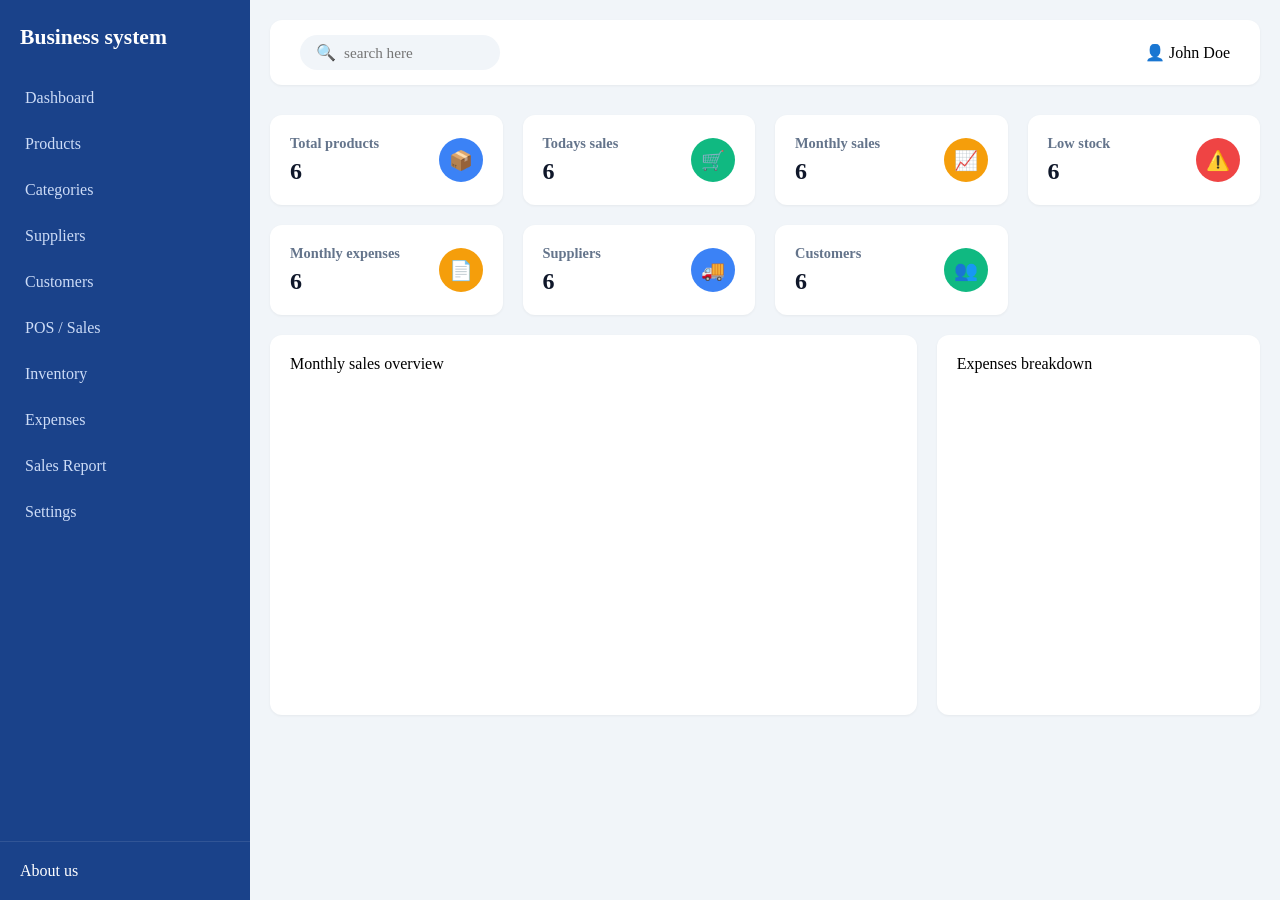
==== index.html @ d976c19f "first commit" ====
<!doctype html>
<html lang="en">
  <head>
    <meta charset="UTF-8" />
    <meta name="viewport" content="width=device-width, initial-scale=1.0" />
    <title>Good luck</title>
    <link rel="stylesheet" href="./styles.css" />
  </head>
  <body>
    <div id="Container">
      <!-- the beginning -->
      <aside id="sidebar">
        <div class="siderbar-H">
          <h2>Business system</h2>
        </div>
        <nav class="Nav">
          <ul>
            <li><a href="#">Dashboard</a></li>
            <li><a href="#">Products</a></li>
            <li><a href="#">Categories</a></li>
            <li><a href="#">Suppliers</a></li>
            <li><a href="#">Customers</a></li>
            <li><a href="#">POS / Sales</a></li>
            <li><a href="#">Inventory</a></li>
            <li><a href="#">Expenses</a></li>
            <li><a href="#">Sales Report</a></li>
            <li><a href="#">Settings</a></li>
          </ul>
        </nav>
        <div class="sidebar-f">
          <a href="aboutus.html">About us</a>
        </div>
      </aside>

      <!-- search bar/main content -->
      <main id="main-content">
        <!-- used form for search bar cause i was told its best practice dont use div -->
        <!-- this header bar contains search and notifications -->
        <header class="top-navbar">
          <form class="Search-bar" role="search">
            <span class="search-icon">🔍</span>
            <input type="search" placeholder="search here" />
          </form>

          <div class="user-profile">
            <span class="user-icon">👤</span>
            <!-- why is span used here but the rest of the icons are divs -->
            <span class="user-name">John Doe</span>
          </div>
        </header>

        <!-- for the main content and card -->
        <div id="dashboard-cards">
          <!-- Total products -->
          <div class="card">
            <div class="card-info">
              <span class="card-T">Total products</span>
              <h3 class="card-value">6</h3>
            </div>
            <div class="card-icon-circle bg-blue">📦</div>
          </div>

          <!-- Todays sales -->
          <div class="card">
            <div class="card-info">
              <span class="card-T">Todays sales</span>
              <h3 class="card-value">6</h3>
            </div>
            <div class="card-icon-circle bg-green">🛒</div>
            <!-- learn how to create this card icons -->
          </div>

          <!-- Monthly sales -->
          <div class="card">
            <div class="card-info">
              <span class="card-T">Monthly sales</span>
              <h3 class="card-value">6</h3>
            </div>
            <div class="card-icon-circle bg-orange">📈</div>
          </div>

          <!-- low stock -->
          <div class="card">
            <div class="card-info">
              <span class="card-T">Low stock</span>
              <h3 class="card-value">6</h3>
            </div>
            <div class="card-icon-circle bg-red">⚠️</div>
          </div>

          <!-- monthly exspenses -->
          <div class="card">
            <div class="card-info">
              <span class="card-T">Monthly expenses</span>
              <h3 class="card-value">6</h3>
            </div>
            <div class="card-icon-circle bg-orange">📄</div>
          </div>

          <!-- suppliers -->
          <div class="card">
            <div class="card-info">
              <span class="card-T">Suppliers</span>
              <h3 class="card-value">6</h3>
            </div>
            <div class="card-icon-circle bg-blue">🚚</div>
          </div>

          <!-- customers -->
          <div class="card">
            <div class="card-info">
              <span class="card-T">Customers</span>
              <h3 class="card-value">6</h3>
            </div>
            <div class="card-icon-circle bg-green">👥</div>
          </div>
        </div>
        <!-- always remember to add a parent div for grid or flex things -->
        <div id="p-charts">
          <!-- left side MSO-->
          <div class="chart-card">
            <div class="chart-H">Monthly sales overview</div>
          </div>

          <!-- right side EB -->
          <div class="chart-card">
            <div class="chart-H">Expenses breakdown</div>
          </div>
        </div>
      </main>
    </div>
  </body>
</html>
---- styles.css ----
* {
  box-sizing: border-box;
  padding: 0;
  margin: 0;
  font-family: inter;
}
body {
  background-color: #f5f5f5;
}

/* why dont we just add all this things in the container into the body */
#Container {
  display: flex;
  width: 100vw;
  height: 100vh;
  overflow: hidden;
}

#sidebar {
  width: 250px;
  height: 100vh;
  display: flex;
  flex-direction: column;
  justify-content: space-between;
  background-color: #1a428a;
  color: white;
  /*  KEEPS SIDEBAR LOCKED TO THE LEFT WINDOW EDGE learn this flex-shrink*/
  flex-shrink: 0;
}
.siderbar-H {
  padding: 25px 20px;
  font-size: 0.9rem;
}

.Nav {
  flex: 1;
  overflow-y: auto;
  padding: 0 10px;
}
/* nav lists */
.Nav ul {
  list-style: none;
}
/* nav list for each indivdual link */
.Nav li a {
  display: block; /*why is this necessary?*/
  padding: 14px 15px;
  color: #cddcf7;
  text-decoration: none;
  font-size: 1rem;
  border-radius: 6px;
  transition: background 0.2s ease;
}
/* nav list link fro hover */
.Nav li a:hover {
  background-color: rgba(255, 255, 255, 0.1);
  color: white;
}

.sidebar-f {
  padding: 20px;
  border-top: 1px solid rgba(255, 255, 255, 0.1);
}
.sidebar-f a {
  color: white;
  text-decoration: none;
  display: block;
}

#main-content {
  /* find about this flex 1 */
  flex: 1;
  display: flex;
  flex-direction: column;
  background-color: #f1f5f9;
  /* 3. CAPTURES ALL SCROLLING INSIDE THE MAIN CONTENT AREA ONLY */
  height: 100vh;
  overflow-y: auto;
}

.top-navbar {
  background-color: #ffffff;
  padding: 15px 30px;
  margin: 20px 20px 10px 20px; /* Adds margins to create the floating card look */
  border-radius: 12px;
  box-shadow: 0 1px 3px rgba(0, 0, 0, 0.05);

  display: flex;
  justify-content: space-between; /* Pushes search to left, Admin to right */
  align-items: center; /* Centers items vertically */
}

.Search-bar {
  display: flex;
  align-items: center;
  background-color: #f1f5f9;
  padding: 8px 16px;
  border-radius: 20px;
  width: 200px;
  border: none;
}

.Search-bar input {
  background: transparent;
  border: none;
  outline: none;
  margin-left: 8px;
  width: 100%;
  font-size: 0.95rem;
  color: #334155;
  /* what is the point of this color */
}

#dashboard-cards {
  padding: 20px;
  display: grid;
  /* Automatically creates 4 equal columns that fill the space */
  grid-template-columns: repeat(4, 1fr);
  /* Adds spacing between cards vertically and horizontally */
  gap: 20px;
}

.card {
  background-color: #ffffff;
  padding: 20px;
  border-radius: 12px;
  box-shadow: 0 1px 3px rgba(0, 0, 0, 0.05);
  /* find out how to get the exact colors you need for anything */

  /* keeps the content within the card aligned horizontally */
  display: flex;
  /* flex-direction: column; */
  align-items: center;
  justify-content: space-between; /* Ensures the text and icon are on opposite sides */
}

.card-info {
  display: flex;
  flex-direction: column;
  gap: 6px;
}

.card-T {
  color: #64748b;
  font-size: 0.9rem;
  font-weight: 600;
}

.card-value {
  color: #0f172a;
  font-size: 1.5rem;
  font-weight: 700;
}

.card-icon-circle {
  width: 44px;
  height: 44px;
  border-radius: 50%;
  display: flex;
  justify-content: center;
  align-items: center;
  font-size: 1.2rem; /* Centers layout emojis if used temporarily */
  color: white;
}

.bg-blue {
  background-color: #3b82f6;
}
.bg-green {
  background-color: #10b981;
}
.bg-orange {
  background-color: #f59e0b;
}
.bg-red {
  background-color: #ef4444;
}

#p-charts {
  /* using grid to keep shape because flex requires content to keep shape */
  display: grid;
  grid-template-columns: 2fr 1fr;
  gap: 20px;
  padding: 0 20px 20px 20px;
}

.chart-card {
  background-color: #ffffff;
  padding: 20px;
  border-radius: 12px;
  box-shadow: 0 1px 3px rgba(0, 0, 0, 0.05);

  /* Even with 0 text inside, this height locks their shape on screen */
  height: 380px;
}
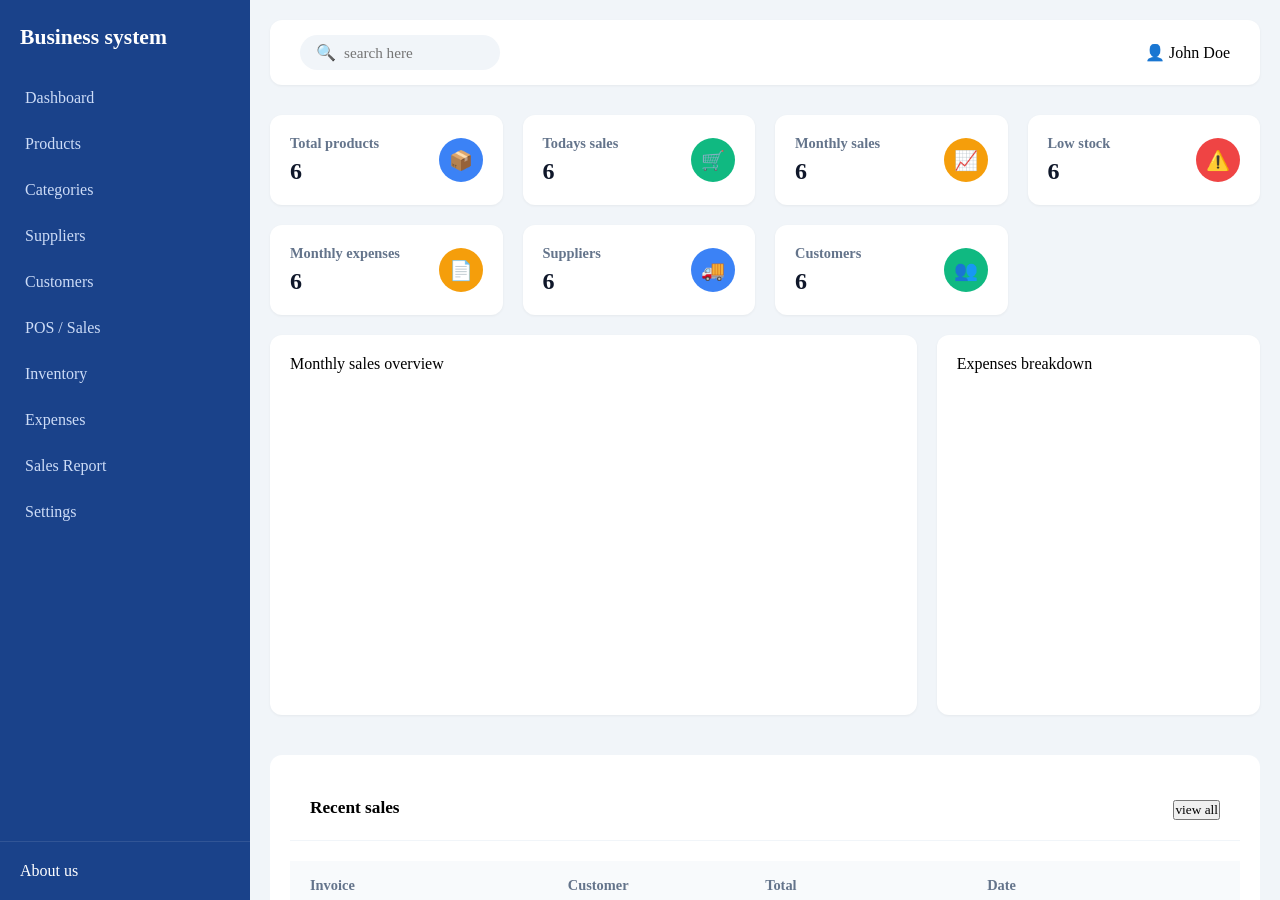
==== commit 8b8742f3: "added sidebars and tables as well as more grid" ====
--- a/index.html
+++ b/index.html
@@ -15,16 +15,16 @@
         </div>
         <nav class="Nav">
           <ul>
-            <li><a href="#">Dashboard</a></li>
-            <li><a href="#">Products</a></li>
-            <li><a href="#">Categories</a></li>
-            <li><a href="#">Suppliers</a></li>
-            <li><a href="#">Customers</a></li>
-            <li><a href="#">POS / Sales</a></li>
-            <li><a href="#">Inventory</a></li>
-            <li><a href="#">Expenses</a></li>
-            <li><a href="#">Sales Report</a></li>
-            <li><a href="#">Settings</a></li>
+            <li><a href="./index.html">Dashboard</a></li>
+            <li><a href="./products.html">Products</a></li>
+            <li><a href="./categories.html">Categories</a></li>
+            <li><a href="./suppliers.html">Suppliers</a></li>
+            <li><a href="./customers.html">Customers</a></li>
+            <li><a href="./pos-sales.html">POS / Sales</a></li>
+            <li><a href="./inventory.html">Inventory</a></li>
+            <li><a href="./expenses.html">Expenses</a></li>
+            <li><a href="./sales-report.html">Sales Report</a></li>
+            <li><a href="./settings.html">Settings</a></li>
           </ul>
         </nav>
         <div class="sidebar-f">
@@ -127,6 +127,62 @@
             <div class="chart-H">Expenses breakdown</div>
           </div>
         </div>
+
+        <div id="RS">
+          <div class="RS-head">
+            <div class="RS-H">
+              <h5>Recent sales</h5>
+            </div>
+            <div class="RS-B">
+              <button class="RS-btn">view all</button>
+            </div>
+          </div>
+
+          <table id="Sales-table">
+            <thead>
+              <tr>
+                <th>Invoice</th>
+                <th>Customer</th>
+                <th>Total</th>
+                <th>Date</th>
+              </tr>
+            </thead>
+
+            <!-- Table Body: Spreadsheet Entries -->
+            <tbody>
+              <tr>
+                <td>INV-20260814-337</td>
+                <td>inyene edoho</td>
+                <td class="amount-cell">₦100,000.00</td>
+                <td>2026-08-14 09:56:11</td>
+              </tr>
+              <tr>
+                <td>INV-20260813-989</td>
+                <td>inyene edoho</td>
+                <td class="amount-cell">₦150,000.00</td>
+                <td>2026-08-13 08:27:40</td>
+              </tr>
+              <tr>
+                <td>INV-20260811-535</td>
+                <td>kennedy</td>
+                <td class="amount-cell">₦99,999,999.99</td>
+                <td>2026-08-11 22:22:40</td>
+              </tr>
+              <tr>
+                <td>INV-20260811-821</td>
+                <td>kennedy</td>
+                <td class="amount-cell">₦1,490,000.00</td>
+                <td>2026-08-11 22:08:34</td>
+              </tr>
+              <tr>
+                <td>INV-20260715-945</td>
+                <td>dan</td>
+                <td class="amount-cell">₦500,000.00</td>
+                <td>2026-07-15 09:18:59</td>
+              </tr>
+            </tbody>
+          </table>
+        </div>
       </main>
     </div>
   </body>
--- a/styles.css
+++ b/styles.css
@@ -189,7 +189,56 @@
   padding: 20px;
   border-radius: 12px;
   box-shadow: 0 1px 3px rgba(0, 0, 0, 0.05);
-
   /* Even with 0 text inside, this height locks their shape on screen */
+  /* the height can be moved when there is something to put in the card */
   height: 380px;
 }
+
+#RS {
+  padding: 20px;
+  border-radius: 12px;
+  background-color: #ffffff;
+  margin: 20px;
+}
+
+.RS-head {
+  /* arrange horizontally */
+  display: flex;
+  justify-content: space-between;
+  align-items: center;
+  padding: 20px;
+  font-size: 1.3rem;
+  border-bottom: 1px solid #f1f5f9;
+}
+
+#Sales-table {
+  /* rules for table dont involve flex just width align the text change font-size if too big  */
+  width: 100%;
+  border-collapse: collapse; /* 🌟 THIS MUST BE ACTIVE FOR ROW BORDERS TO WORK why ?*/
+  text-align: left;
+  font-size: 0.9rem;
+  margin-top: 20px;
+}
+
+#Sales-table thead tr {
+  background-color: #f8fafc; /* Light gray pill background for text labels */
+  color: #64748b; /* Soft slate gray label tone */
+}
+
+#Sales-table th {
+  font-weight: 600;
+}
+
+#Sales-table th,
+#Sales-table td {
+  padding: 16px 20px; /* Generous structural padding matching your sample asset */
+  vertical-align: middle;
+}
+#Sales-table td {
+  color: black;
+}
+#Sales-table tbody tr {
+  color: #334155;
+  /* Adds the clean gray bottom separation borders seen in your design target */
+  border-bottom: 1px solid #f1f5f9;
+}
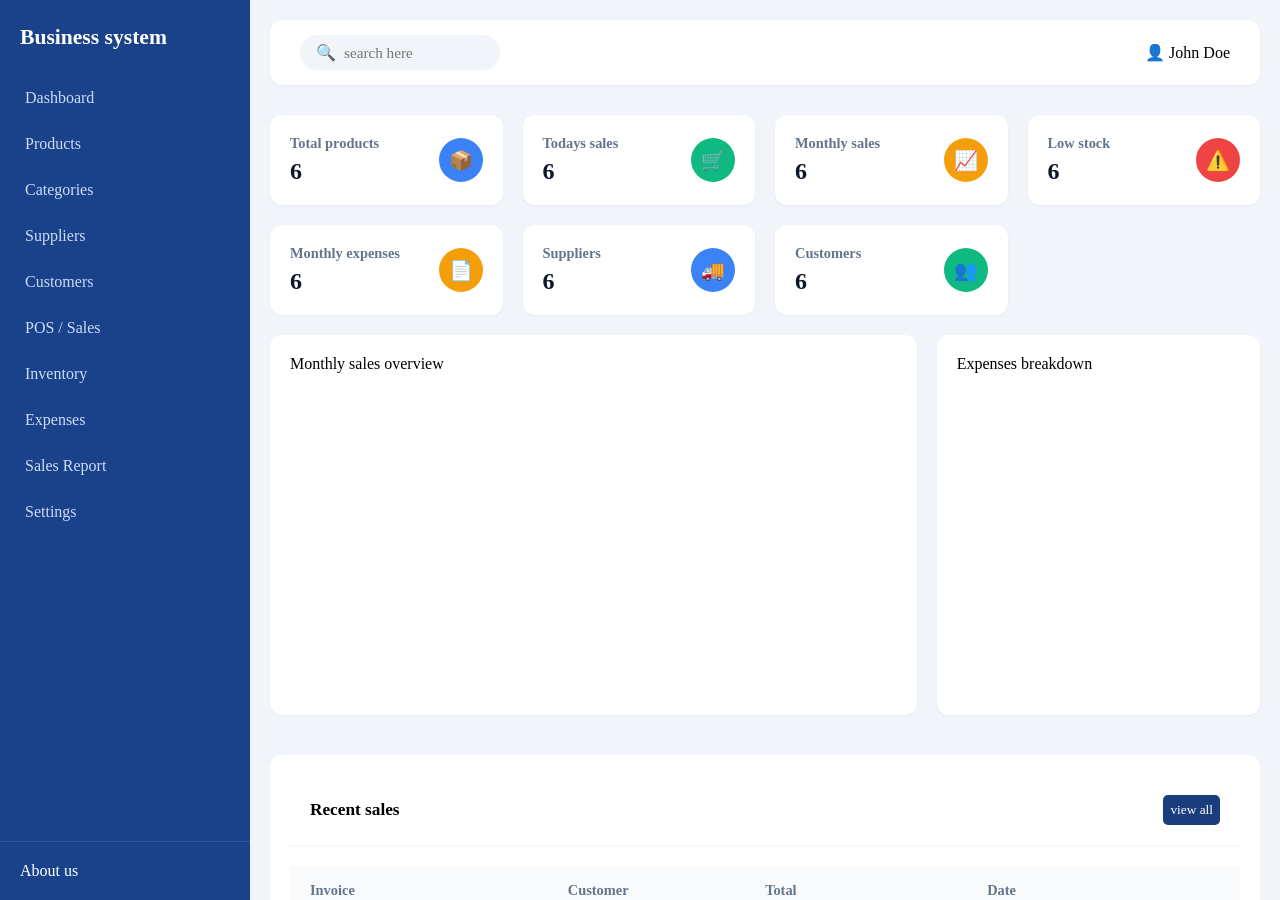
==== commit 9de72edf: "ive done all the way to customers" ====
--- a/index.html
+++ b/index.html
@@ -20,9 +20,9 @@
             <li><a href="./categories.html">Categories</a></li>
             <li><a href="./suppliers.html">Suppliers</a></li>
             <li><a href="./customers.html">Customers</a></li>
-            <li><a href="./pos-sales.html">POS / Sales</a></li>
+            <li><a href="./possales.html">POS / Sales</a></li>
             <li><a href="./inventory.html">Inventory</a></li>
-            <li><a href="./expenses.html">Expenses</a></li>
+            <li><a href="./exspenses.html">Expenses</a></li>
             <li><a href="./sales-report.html">Sales Report</a></li>
             <li><a href="./settings.html">Settings</a></li>
           </ul>
--- a/styles.css
+++ b/styles.css
@@ -211,10 +211,18 @@
   border-bottom: 1px solid #f1f5f9;
 }
 
+.RS-btn {
+  background-color: #1a3d7c;
+  border: none;
+  padding: 7px;
+  color: #ffffff;
+  border-radius: 5px;
+}
+
 #Sales-table {
   /* rules for table dont involve flex just width align the text change font-size if too big  */
   width: 100%;
-  border-collapse: collapse; /* 🌟 THIS MUST BE ACTIVE FOR ROW BORDERS TO WORK why ?*/
+  border-collapse: collapse; /* 🌟 THIS MUST BE ACTIVE FOR ROW BORDERS TO WORK why ? */
   text-align: left;
   font-size: 0.9rem;
   margin-top: 20px;
@@ -242,3 +250,351 @@
   /* Adds the clean gray bottom separation borders seen in your design target */
   border-bottom: 1px solid #f1f5f9;
 }
+
+main {
+  flex: 1; /* Forces the container to stretch and claim the remaining screen width */
+  display: flex;
+  flex-direction: column; /* Stacks your inner dashboard rows top-to-bottom */
+  background-color: #f1f5f9; /* The clean layout background color */
+  height: 100vh;
+  overflow-y: auto; /* Isolates scrolling to just this area */
+}
+
+#main-H {
+  padding: 20px;
+  background-color: #ffffff;
+  margin: 20px;
+  border-radius: 12px;
+  box-shadow: 0 1px 3px rgba(0, 0, 0, 0.05);
+
+  display: flex;
+  justify-content: space-between; /* Pushes search to left, Admin to right */
+  align-items: center; /* Centers items vertically */
+}
+
+#P-table {
+  background-color: #ffffff;
+  /* CHANGE: Set  padding to 20px, but remove bottom (0) */
+  padding: 20px 20px 0 20px;
+  margin: 20px;
+  border-radius: 12px;
+  box-shadow: 0 1px 3px rgba(0, 0, 0, 0.05);
+  overflow: hidden; /* Ensures the sharp background corners don't poke past your 12px card curves */
+}
+
+.p-Tables {
+  width: 100%;
+  font-size: 0.9rem;
+  text-align: left;
+  border-collapse: collapse;
+}
+
+.p-Tables thead tr {
+  background-color: #f8fafc; /* This will now cleanly reach both edges of the card wrapper */
+}
+
+.p-Tables th {
+  padding: 18px 24px; /* Slightly increased to perfectly mirror your thick goal height width */
+  color: #475569;
+  font-weight: 600;
+  border-bottom: 1px solid #f1f5f9;
+}
+
+/* ADD THIS: Restores the internal margins for text column positioning now that outer card padding is gone */
+.p-Tables th:first-child {
+  padding-left: 24px; /*Keeps the "Image" label perfectly away from the raw left corner */
+}
+
+.p-Tables tbody td {
+  /* margin: 20px; */
+  padding: 24px 20px;
+  border-bottom: 1px solid #f1f5f9;
+}
+
+.badge.badge-active {
+  background-color: #28a745;
+  color: #ffffff;
+  padding: 5px;
+  border-radius: 5px;
+}
+
+.add-product {
+  background-color: #1a3d7c;
+  border: none;
+  padding: 7px;
+  color: #ffffff;
+  border-radius: 5px;
+}
+
+.btn-edit {
+  background-color: #f39c12;
+  border: none;
+  padding: 12px;
+  color: #ffffff;
+  border-radius: 5px;
+}
+.btn-delete {
+  background-color: #e74c3c;
+  border: none;
+  padding: 12px;
+  color: #ffffff;
+  border-radius: 5px;
+}
+
+.Cat-head {
+  padding: 20px;
+  background-color: #ffffff;
+  margin: 20px;
+  border-radius: 12px;
+  box-shadow: 0 1px 3px rgba(0, 0, 0, 0.05);
+
+  display: flex;
+  justify-content: space-between;
+  align-items: center;
+}
+
+.cat-Table {
+  background-color: #ffffff;
+  padding: 20px;
+  margin: 20px;
+  border-radius: 12px;
+  box-shadow: 0 1px 3px rgba(0, 0, 0, 0.05);
+  overflow: hidden; /* Ensures the sharp background corners don't poke past your 12px card curves */
+}
+
+.cat-Table table {
+  width: 100%;
+  border-collapse: collapse; /*Essential to allow neat borders and flat banners */
+  font-size: 0.95rem;
+  text-align: left;
+}
+
+.cat-Table thead tr {
+  background-color: #f8fafc;
+}
+
+.cat-Table th,
+.cat-Table td {
+  padding: 16px 24px; /* 16px top/bottom pushes rows apart; 24px keeps columns spaced */
+  vertical-align: middle; /*Centers text and layout buttons vertically */
+  border-bottom: 1px solid #f8fafc; /* Subtle row separator line */
+}
+
+.cat-Table th {
+  color: #64748b; /* Slate gray text for headers */
+  font-weight: 600;
+  font-size: 0.9rem;
+}
+
+/*BUTTON DESIGN ENGINES (Colors extracted from your goal image) */
+
+/* Global button cleanup rule */
+.Cat-head button,
+.cat-Table button {
+  border: none;
+  font-weight: 600;
+  cursor: pointer;
+  border-radius: 6px;
+  transition: opacity 0.2s ease;
+}
+
+.Cat-head button:hover,
+.cat-Table button:hover {
+  opacity: 0.9; /* Subtle overlay fade animation when mouse hovers over buttons */
+}
+
+/* Add Category Button (Top Navbar Blue) */
+.Cat-head button {
+  background-color: #1a428a; /* Deep blue matching your brand identity */
+  color: #ffffff;
+  padding: 10px 20px;
+  font-size: 0.9rem;
+}
+
+/* Action cells containing side-by-side buttons */
+.cat-Table td:last-child {
+  display: flex;
+  gap: 8px; /* Puts clean breathing room between Edit and Delete buttons */
+}
+
+/* Edit Button Styling (Warm Orange) */
+.cat-Table button:first-child {
+  background-color: #f59e0b;
+  color: #ffffff;
+  padding: 8px 13px;
+  font-size: 0.85rem;
+}
+
+/* Delete Button Styling (Coral Red) */
+.cat-Table button:last-child {
+  background-color: #ef4444;
+  color: #ffffff;
+  padding: 8px 13px;
+  font-size: 0.85rem;
+}
+
+.S-head {
+  padding: 20px;
+  margin: 20px;
+  border-radius: 12px;
+  background-color: #ffffff;
+
+  display: flex;
+  justify-content: space-between;
+  align-items: center;
+}
+
+.s-Table {
+  background-color: #ffffff;
+  padding: 20px;
+  margin: 20px;
+  border-radius: 12px;
+  box-shadow: 0 1px 3px rgba(0, 0, 0, 0.05);
+}
+
+.s-Table table {
+  width: 100%;
+  border-collapse: collapse; /*Essential to allow neat borders and flat banners */
+  font-size: 0.85rem;
+  font-weight: 0.35rem;
+  text-align: left;
+}
+
+.s-Table thead tr {
+  background-color: #f8fafc;
+}
+
+.s-Table th,
+.s-Table td {
+  padding: 16px 20px;
+  vertical-align: middle;
+  border-bottom: 1px solid #f8fafc;
+}
+
+.S-head button,
+.s-Table button {
+  border: none;
+  font-weight: 600;
+  cursor: pointer;
+  border-radius: 6px;
+  transition: opacity 0.2s ease;
+}
+
+.S-head button {
+  background-color: #1a428a; /* Deep blue matching your brand identity */
+  color: #ffffff;
+  padding: 10px 20px;
+  font-size: 0.9rem;
+}
+
+.s-Table td:last-child {
+  display: flex;
+  gap: 8px; /* Puts clean breathing room between Edit and Delete buttons */
+}
+
+/*  Button Styling (Warm Orange) */
+.s-Table button:first-child {
+  background-color: #f59e0b;
+  color: #ffffff;
+  padding: 8px 13px;
+  font-size: 0.85rem;
+}
+
+/* Delete Button Styling (Coral Red) */
+.s-Table button:last-child {
+  background-color: #ef4444;
+  color: #ffffff;
+  padding: 8px 13px;
+  font-size: 0.85rem;
+}
+
+.customer-head {
+  padding: 20px;
+  margin: 20px;
+  border-radius: 12px;
+  background-color: #ffffff;
+
+  display: flex;
+  justify-content: space-between;
+  align-items: center;
+}
+
+.c-Table {
+  background-color: #ffffff;
+  padding: 20px;
+  margin: 20px;
+  border-radius: 12px;
+  box-shadow: 0 1px 3px rgba(0, 0, 0, 0.05);
+}
+
+.c-Table table {
+  width: 100%;
+  border-collapse: collapse; /*Essential to allow neat borders and flat banners */
+  font-size: 0.85rem;
+  font-weight: 0.35rem;
+  text-align: left;
+}
+
+.c-Table thead tr {
+  background-color: #f8fafc;
+}
+
+.c-Table th,
+.c-Table td {
+  padding: 16px 20px;
+  vertical-align: middle;
+  border-bottom: 1px solid #f8fafc;
+}
+
+/* ==========================================
+   1. TABLET BREAKPOINT (Screens under 1024px)
+   ========================================== */
+/* TABLET SCALE OVERRIDES */
+@media screen and (max-width: 1024px) {
+  #p-charts {
+    grid-template-columns: 1fr;
+  }
+  #dashboard-cards {
+    grid-template-columns: repeat(
+      2,
+      1fr
+    ); /* 4 columns drop to 2 columns on tablet */
+  }
+}
+
+/* SMARTPHONE DEVICE OVERRIDES */
+/* gain a better understanding on media query */
+@media screen and (max-width: 768px) {
+  #Container {
+    flex-direction: column;
+    height: auto; /* Unlocks desktop height restrictions */
+    overflow: auto; /* Lets whole page scroll down on a tiny screen */
+  }
+
+  #sidebar {
+    width: 100%;
+    height: auto;
+  }
+
+  main,
+  #main-content {
+    height: auto;
+    overflow: visible; /* Prevents double scrollbar scroll lockboxes */
+  }
+
+  #dashboard-cards {
+    grid-template-columns: 1fr; /* All cards stack vertically in 1 column */
+  }
+
+  #RS,
+  #P-table {
+    overflow-x: auto; /* Lets large wide tables slide horizontally if they spill off screen */
+  }
+
+  .top-navbar,
+  #main-H {
+    flex-direction: column; /* Stacks header components vertical if they bunch up */
+    gap: 15px;
+    align-items: flex-start;
+  }
+}
